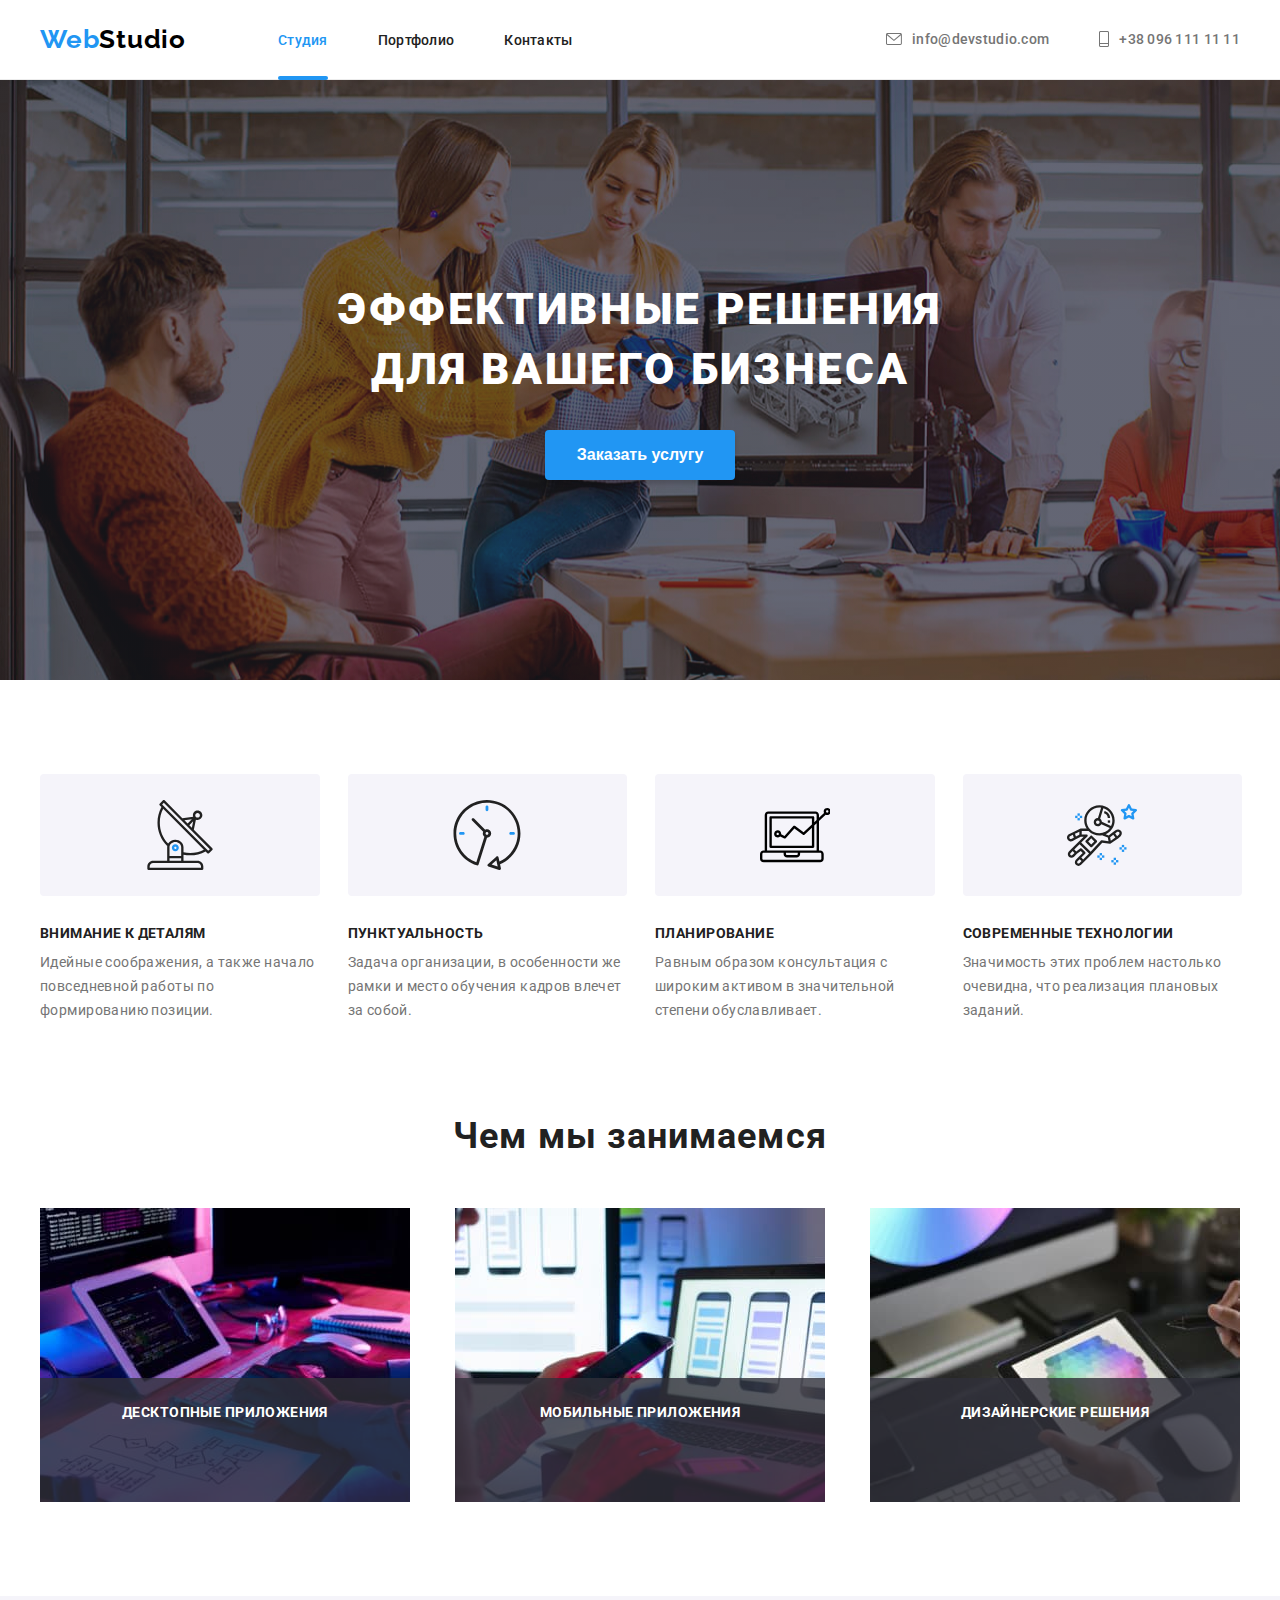
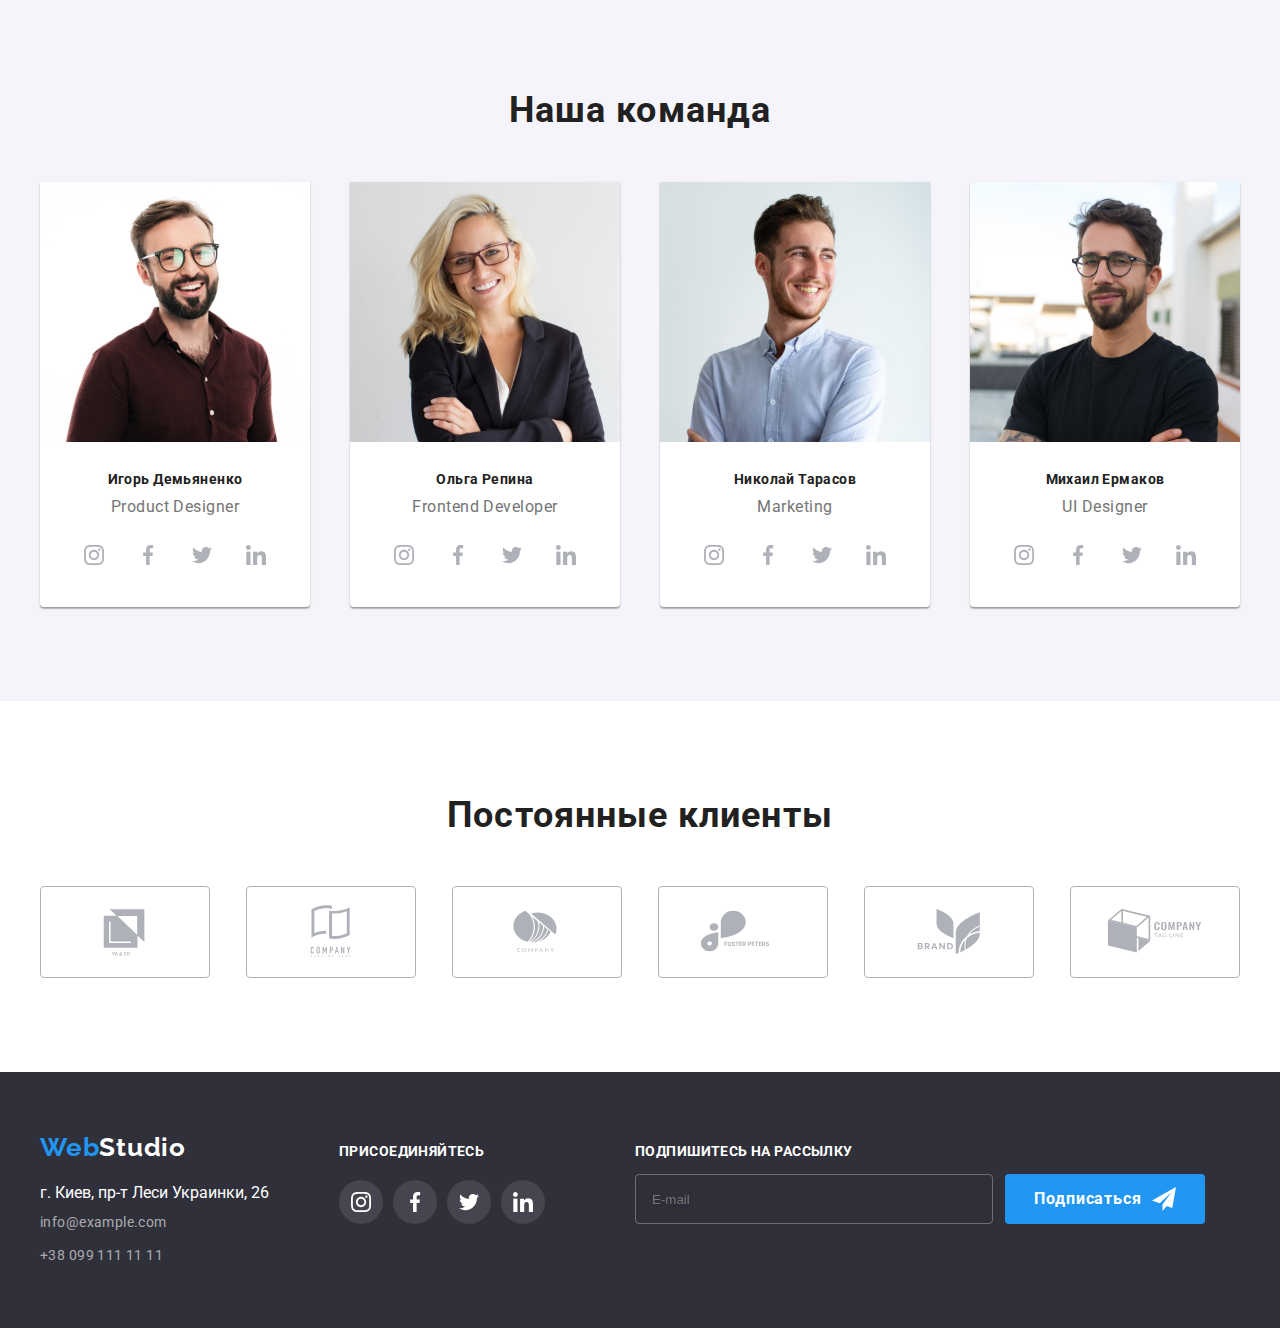
==== index.html @ 4668f15e "start-7" ====
<!DOCTYPE html>
<html lang="ru">
<head>

    <meta charset="UTF-8">
    <meta http-equiv="X-UA-Compatible" content="IE=edge">
    <meta name="viewport" content="width=device-width, initial-scale=1.0">
    <title>Решения для бизнеса</title>
    <link rel="preconnect" href="https://fonts.gstatic.com">
    <link href="https://fonts.googleapis.com/css2?family=Raleway:wght@700&family=Roboto:wght@400;500;700;900&display=swap"
     rel="stylesheet">
    <link rel="stylesheet" href="https://cdnjs.cloudflare.com/ajax/libs/modern-normalize/1.1.0/modern-normalize.min.css"
        integrity="sha512-wpPYUAdjBVSE4KJnH1VR1HeZfpl1ub8YT/NKx4PuQ5NmX2tKuGu6U/JRp5y+Y8XG2tV+wKQpNHVUX03MfMFn9Q=="
        crossorigin="anonymous" referrerpolicy="no-referrer" />
     <link rel="stylesheet" href="./css/style.css">

</head>

<body>
    <!--HEADER-->
    <header class="header">
        <div class="container header-container">
            <nav class="header-navi">
                <a class="logo-header" href="./">
                 Web<span class="header-second-part-logo">Studio</span> 
                </a>
                <ul class="menu">
                    <li class="menu-item">
                        <a class="menu-link current" href="./index.html">Студия</a>
                    </li>
                    <li class="menu-item">
                        <a class="menu-link" href="./portfolio.html">Портфолио</a>
                    </li>
                    <li class="menu-item">
                        <a class="menu-link" href="">Контакты</a>
                    </li>
                </ul>
            </nav>
                <ul class="header-list">
                    <li class="header-item">
                        <a class="header-link" href="mailto:info@devstudio.com">
                            <svg class="header-icon" width="16" height="12">
                                <use href="./images/sprite.svg#mail"></use>
                            </svg>
                            info@devstudio.com
                        </a>
                    </li>
                    <li class="header-item">
                        <a class="header-link" href="tel:+380961111111">
                            <svg class="header-icon" width="10" height="16">
                                <use href="./images/sprite.svg#phone"></use>
                            </svg>    
                            +38 096 111 11 11
                        </a>
                    </li>
                </ul>
        </div>
    </header>       
    <main>
        <!--HERO-->

        <section class="hero-section">
            <div class="container hero-container">
            <h1 class="hero-title">Эффективные решения<br/>для вашего бизнеса</h1>
            <button class="hero-btn" type="button" data-modal-open>Заказать услугу</button>
            </div>  
        </section>

        <!--FEATURES-->

        <section class="feature-section">
            <div class="container">
            <h2 class="visually-hidden">Наши качества</h2>
            <ul class="features-list">
                <li class="features-list-item">
                    <div class="icon-box">
                        <svg class="feature-icon" width="70" height="70">
                            <use href="./images/sprite.svg#antenna"></use>
                        </svg>
                    </div>
                    <h3 class="title-thrd">Внимание к деталям</h3>
                    <p class="feature-text">Идейные соображения, а также начало повседневной работы по формированию позиции.</p>
                </li>
                <li class="features-list-item">
                    <div class="icon-box">
                        <svg class="feature-icon" width="70" height="70">
                            <use href="./images/sprite.svg#clock"></use>
                        </svg>
                    </div>
                    <h3 class="title-thrd">Пунктуальность</h3>
                    <p class="feature-text">Задача организации, в особенности же рамки и место обучения кадров влечет за собой.</p>
                </li>
                <li class="features-list-item">
                    <div class="icon-box">
                        <svg class="feature-icon" width="70" height="70">
                            <use href="./images/sprite.svg#diagram"></use>
                        </svg>
                    </div>
                    <h3 class="title-thrd">Планирование</h3>
                    <p class="feature-text">Равным образом консультация с широким активом в значительной степени обуславливает.</p>
                </li>
                <li class="features-list-item">
                    <div class="icon-box">                    
                        <svg class="feature-icon" width="70" height="70">
                            <use href="./images/sprite.svg#astronaut"></use>
                        </svg>
                    </div>
                    <h3 class="title-thrd">Современные технологии</h3>
                    <p class="feature-text">Значимость этих проблем настолько очевидна, что реализация плановых заданий.</p>
                </li>
            </ul>
            </div>
        </section>

        <!--ABOUT--> 

        <section class="about-section">
            <div class="container">
                <h2 class="title-scnd">Чем мы занимаемся</h2>
                <ul class="about-list">
                    <li class="about-list-item">
                        <div class="about-list-img-wrapper">
                        <img class="about-img" src="./images/about/about-img-1.jpg" alt="работник печатет текст" width="370" height="294">
                        <p class="about-overlay">Десктопные приложения</p>
                    </div>
                    </li>
                    <li class="about-list-item">
                        <div class="about-list-img-wrapper">
                            <img class="about-img" src="./images/about/about-img-2.jpg" alt="работник тестирует мобильную версию" width="370" height="294">
                            <p class="about-overlay">Мобильные приложения</p>
                        </div>
                    </li>
                    <li class="about-list-item"> 
                        <div class="about-list-img-wrapper">
                            <img class="about-img" src="./images/about/about-img-3.jpg" alt="работник использует планшет" width="370" height="294">
                            <p class="about-overlay">Дизайнерские решения</p>
                        </div>
                    </li>
                </ul>
            </div>
        </section>

        <!--TEAM-->

        <section class="team-section">
            <div class="container">
            <h2 class="title-scnd">Наша команда</h2>
            <ul class="team-list">
                <li class="team-list-item">
                    <img src="./images/team/team-img-1.jpg" alt="Игорь Демьяненко" width="270" height="260">
                    <div class="team-box">
                        <h3 class="title-thrd-team">Игорь Демьяненко</h3>
                        <p class="team-text">Product Designer</p>
                        <ul class="social-list">
                            <li class="social-list-item">
                                <a href="" class="social-list-link">
                                <svg class="team-media-link">
                                    <use href="./images/sprite.svg#instagram"></use>
                                </svg>
                                </a>
                            </li>
                            <li class="social-list-item">
                                <a href="" class="social-list-link">
                                <svg class="team-media-link">
                                    <use href="./images/sprite.svg#facebook"></use>
                                </svg>
                                </a>
                            </li>
                            <li class="social-list-item">
                                <a href="" class="social-list-link">
                                <svg class="team-media-link">
                                    <use href="./images/sprite.svg#twitter"></use>
                                </svg>
                                </a>
                            </li>
                            <li class="social-list-item">
                                <a href="" class="social-list-link">
                                <svg class="team-media-link" >
                                    <use href="./images/sprite.svg#linkedin"></use>
                                </svg>
                                </a>
                            </li>
                        </ul>
                    </div>
                </li>
                <li class="team-list-item">
                    <img src="./images/team/team-img-2.jpg" alt="Ольга Репина" width="270" height="260">
                    <div class="team-box">
                        <h3 class="title-thrd-team">Ольга Репина</h3>
                        <p class="team-text">Frontend Developer</p>
                        <ul class="social-list">
                            <li class="social-list-item">
                                <a href="" class="social-list-link">
                                <svg class="team-media-link" >
                                    <use href="./images/sprite.svg#instagram"></use>
                                </svg>
                                </a>
                            </li>
                            <li class="social-list-item">
                                <a href="" class="social-list-link">
                                <svg class="team-media-link" >
                                    <use href="./images/sprite.svg#facebook"></use>
                                </svg>
                                </a>
                            </li>
                            <li class="social-list-item">
                                <a href="" class="social-list-link">
                                <svg class="team-media-link" >
                                    <use href="./images/sprite.svg#twitter"></use>
                                </svg>
                                </a>
                            </li>
                            <li class="social-list-item">
                                <a href="" class="social-list-link">
                                <svg class="team-media-link" >
                                    <use href="./images/sprite.svg#linkedin"></use>
                                </svg>
                                </a>
                            </li>
                        </ul>
                    </div>
                </li>
                <li class="team-list-item">
                    <img src="./images/team/team-img-3.jpg" alt="Николай Тарасов" width="270" height="260">
                    <div class="team-box">
                        <h3 class="title-thrd-team">Николай Тарасов</h3>
                        <p class="team-text">Marketing</p>
                        <ul class="social-list">
                            <li class="social-list-item">
                                <a href="" class="social-list-link">
                                <svg class="team-media-link">
                                    <use href="./images/sprite.svg#instagram"></use>
                                </svg>
                                </a>
                            </li>
                            <li class="social-list-item">
                                <a href="" class="social-list-link">
                                <svg class="team-media-link">
                                    <use href="./images/sprite.svg#facebook"></use>
                                </svg>
                                </a>
                            </li>
                            <li class="social-list-item">
                                <a href="" class="social-list-link">
                                <svg class="team-media-link">
                                    <use href="./images/sprite.svg#twitter"></use>
                                </svg>
                                </a>
                            </li>
                            <li class="social-list-item">
                                <a href="" class="social-list-link">
                                <svg class="team-media-link">
                                    <use href="./images/sprite.svg#linkedin"></use>
                                </svg>
                                </a>
                            </li>
                        </ul>
                    </div>
                </li>
                <li class="team-list-item">
                    <img src="./images/team/team-img-4.jpg" alt="Михаил Ермаков" width="270" height="260">
                    <div class="team-box">
                        <h3 class="title-thrd-team">Михаил Ермаков</h3>
                        <p class="team-text">UI Designer</p>
                        <ul class="social-list">
                            <li class="social-list-item">
                                <a href="" class="social-list-link">
                                <svg class="team-media-link">
                                    <use href="./images/sprite.svg#instagram"></use>
                                </svg>
                                </a>    
                            </li>
                            <li class="social-list-item">
                                <a href="" class="social-list-link">
                                <svg class="team-media-link">
                                    <use href="./images/sprite.svg#facebook"></use>
                                </svg>
                                </a>
                            </li>
                            <li class="social-list-item">
                                <a href="" class="social-list-link">
                                <svg class="team-media-link">
                                    <use href="./images/sprite.svg#twitter"></use>
                                </svg>
                                </a>
                            </li>
                            <li class="social-list-item">
                                <a href="" class="social-list-link">
                                <svg class="team-media-link">
                                    <use href="./images/sprite.svg#linkedin"></use>
                                </svg>
                                </a>
                            </li>
                        </ul>
                    </div>
                </li>
            </ul>
            </div>
        </section>

    <!-- CLIENTS -->
    <section class="clients-section">
        <div class="container">
            <h2 class="title-scnd">Постоянные клиенты</h2>
            <ul class="clients-list">
                <li class="clients-item">
                    <a href="" class="clients-link">
                        <svg class="clients-logo">
                            <use href="./images/sprite.svg#client-first"></use>
                        </svg>
                    </a>
                </li>
                <li class="clients-item">
                    <a href="" class="clients-link">
                        <svg class="clients-logo">
                            <use href="./images/sprite.svg#client-second"></use>
                        </svg>
                    </a>
                </li>
                <li class="clients-item">
                    <a href="" class="clients-link">
                        <svg class="clients-logo">
                            <use href="./images/sprite.svg#client-third"></use>
                        </svg>
                    </a>
                </li>
                <li class="clients-item">
                    <a href="" class="clients-link">
                        <svg class="clients-logo">
                            <use href="./images/sprite.svg#client-fourth"></use>
                        </svg>
                    </a>
                </li>
                <li class="clients-item">
                    <a href="" class="clients-link">
                        <svg class="clients-logo">
                            <use href="./images/sprite.svg#client-fifth"></use>
                        </svg>
                    </a>
                </li>
                <li class="clients-item">
                    <a href="" class="clients-link">
                        <svg class="clients-logo">
                            <use href="./images/sprite.svg#client-sixth"></use>
                        </svg>
                    </a>
                </li>
            </ul>

        </div>

    </section>

    </main>
    <!--FOOTER-->
    <footer class="footer-section">
        <div class="container footer-container">
            <div class="footer-address-box">   
                <a class="logo-footer" href="./">
                    Web<span class="footer-scnd-part-logo">Studio</span> 
                </a>
                <address class="address">
                    <ul class="address-list">
                        <li class="address-list-item">
                            <a class="footer-link-address" href="https://goo.gl/maps/qPLBQ7NTv8aQXPM97" target="blank" rel="noopener noreferre">г. Киев, пр-т Леси Украинки, 26</a>
                        </li>
                        <li class="address-list-item">
                            <a class="footer-link" href="mailto:info@example.com">info@example.com</a>
                        </li>
                        <li class="address-list-item">
                            <a class="footer-link" href="tel:+380991111111">+38 099 111 11 11</a>
                        </li>
                    </ul>
                    
                </address>
                </div>
                <div class="footer-link-box">
                    <p class="link-text">Присоединяйтесь</p>
                    <ul class="footer-social-list">
                        <li class="footer-social-list-item">
                            <a href="" class="footer-social-list-link">
                            <svg class="footer-team-media-link">
                                <use href="./images/sprite.svg#instagram"></use>
                            </svg>
                            </a>
                        </li>
                        <li class="footer-social-list-item">
                            <a href="" class="footer-social-list-link">
                            <svg class="footer-team-media-link">
                                <use href="./images/sprite.svg#facebook"></use>
                            </svg>
                            </a>
                        </li>
                        <li class="footer-social-list-item">
                            <a href="" class="footer-social-list-link">
                            <svg class="footer-team-media-link">
                                <use href="./images/sprite.svg#twitter"></use>
                            </svg>
                            </a>
                        </li>
                        <li class="footer-social-list-item">
                            <a href="" class="footer-social-list-link">
                            <svg class="footer-team-media-link">
                                <use href="./images/sprite.svg#linkedin"></use>
                            </svg>
                            </a>
                        </li>
                    </ul>
                </div>
                <div class="footer-subscribe-form">
                    <form action="#" class="footer-form">
                        <p class="footer-form-head">Подпишитесь на рассылку</p>
                        <label class="footer-form-field">
                        <input type="email" class="footer-form-input" name="user-email" placeholder="E-mail">
                        <button type="submit" class="footer-btn">
                            Подписаться
                            <svg class="footer-btn-img" width="24" height="24">
                                <use href="./images/sprite.svg#send"></use>
                            </svg>
                        </button>
                    </label>
                    </form>
                </div>
        </div>
     
    </footer>
    <div class="backdrop is-hidden" data-modal>
        <div class="modal" >
            <button type="button" class="close-btn" data-modal-close>
                <svg class="close-btn-img" width="18" height="18">
                    <use href="./images/sprite.svg#close-button"></use>
                </svg>
            </button>
            <form action="#" class="modal-form">
                <p class="modal-form-head">Оставьте свои данные, мы вам перезвоним</p>
                <label class="modal-form-field">
                    Имя
                    <span class="modal-form-input-wrapper">
                        <input type="text" class="modal-form-input" name="user-name" minlength="2" title="Имя должно содержать символы кириллицы или латиницы" pattern="[a-zA-Zа-яёА-ЯЁ]+" required>
                        <svg class="modal-form-icon">
                            <use href="./images/sprite.svg#modal-person"></use>
                        </svg>
                    </span>
                </label>
                <label class="modal-form-field">
                    Телефон
                    <span class="modal-form-input-wrapper">
                        <input type="tel" class="modal-form-input" name="user-phone" title="123-456-78-91" pattern="[0-9]{3}-[0-9]{3}-[0-9]{2}-[0-9]{2}" required >
                        <svg class="modal-form-icon">
                            <use href="./images/sprite.svg#modal-phone"></use>
                        </svg>
                    </span>
                </label>
                <label class="modal-form-field">
                    Почта
                    <span class="modal-form-input-wrapper">
                        <input type="email" class="modal-form-input" name="user-email">
                        <svg class="modal-form-icon">
                            <use href="./images/sprite.svg#modal-email"></use>
                        </svg>
                    </span>
                </label>
                <label class="modal-form-field">
                    Комментарий
                    <textarea class="modal-form-message" name="user-message" placeholder="Введите текст"></textarea>
                </label> 
                <input class="modal-form-checkbox visually-hidden" type="checkbox" id="accept-policy" >
                <label for="accept-policy" class="modal-form-checkbox-label">Соглашаюсь с рассылкой и принимаю&nbsp;<a href="#" class="modal-form-label-link">Условия договора</a></label>
                <button type="submit" class="modal-form-btn">Отправить</button>
            </form>
        </div>
    </div>
<script src="./js/modal.js"></script>
</body>
</html>
---- css/style.css ----
:root {
  --primery-font: "Roboto", sans-serif;
  --secondary-font: "Raleway", sans-serif;
  --primery-white-color: #ffffff;
  --primery-gray-color: #757575;
  --primery-logo-color: #000000;
  --primery-accent-color: #2196f3;
  --primery-menu-link-color: #212121;
  --primery-background-color: #2f303a;
  --team-background-color: #f5f4fa;
  --primery-address-text-color: rgba(255, 255, 255, 0.6);
  --cubic-bezier: cubic-bezier(0.4, 0, 0.2, 1);
  --time: 250ms;
}
body {
  background-color: var(--primery-white-color);
  color: var(--primery-gray-color);
  font-family: var(--primery-font);
  margin: 0px auto;
}
.address {
  font-style: normal;
}
h1,
h2,
h3,
h4,
h5,
h6,
p {
  margin-top: 0;
  margin-bottom: 0;
}
a {
  text-decoration: none;
}
ul,
ol {
  list-style: none;
  margin-top: 0;
  margin-bottom: 0;
  padding-left: 0;
}
img {
  display: block;
}
.visually-hidden {
  position: absolute;
  width: 1px;
  height: 1px;
  margin: -1px;
  border: 0px;
  padding: 0;

  white-space: nowrap;
  clip-path: inset(100%);
  clip: rect(0 0 0 0);
  overflow: hidden;
}
.container {
  width: 1200px;
  margin: 0 auto;
  padding-left: 15px;
  padding-right: 15px;
}

/* HEADER */
.header {
  padding: 24px 0px;
  border-bottom: 1px solid #ececec;
}
.logo-header {
  font-family: var(--secondary-font);
  font-weight: bold;
  font-size: 26px;
  line-height: 1.19;
  letter-spacing: 0.03em;

  color: var(--primery-accent-color);
  margin-right: 92px;
}
.header-second-part-logo {
  color: var(--primery-logo-color);
}
.menu-item:not(:last-child) {
  margin-right: 50px;
}

.menu-link {
  font-weight: 500;
  font-size: 14px;
  line-height: 1.14;
  letter-spacing: 0.02em;

  color: var(--primery-menu-link-color);
  transition: color var(--time) var(--cubic-bezier);
}
.menu-link.current {
  color: var(--primery-accent-color);
}
.menu-link:hover,
.menu-link:focus {
  color: var(--primery-accent-color);
}
.header-link {
  display: flex;
  align-items: center;
  font-weight: 500;
  font-size: 14px;
  line-height: 1.14px;
  letter-spacing: 0.02em;

  color: var(--primery-gray-color);
  transition: color var(--time) var(--cubic-bezier);
}
.header-link:hover,
.header-link:focus {
  color: var(--primery-accent-color);
}
.header-container {
  display: flex;
  align-items: center;
}
.header-navi {
  display: flex;
  align-items: center;
}
.menu {
  display: flex;
  align-items: center;
}
.menu-link {
  position: relative;
}
.current::after {
  display: block;
  content: "";
  height: 4px;
  border-radius: 2px;
  background-color: var(--primery-accent-color);
  width: 100%;
  position: absolute;
  transform: translateY(27px);
}
.header-list {
  display: flex;
  align-items: center;
  margin-left: auto;
}
.header-item:not(:first-child) {
  margin-left: 50px;
}
.header-icon {
  margin-right: 10px;
  fill: currentColor;
}

/* HERO */

.hero-section {
  background-color: var(--primery-background-color);
  background-image: linear-gradient(
      rgba(47, 48, 58, 0.4),
      rgba(47, 48, 58, 0.4)
    ),
    url(../images/hero/hero-background-img.jpg);
  background-size: cover;

  padding: 200px 0px;
}

.hero-title {
  font-weight: 900;
  font-size: 44px;
  line-height: 1.36;
  text-align: center;
  letter-spacing: 0.06em;
  text-transform: uppercase;
  color: var(--primery-white-color);
  margin-bottom: 30px;
}
.hero-btn {
  font-weight: bold;
  font-size: 16px;
  line-height: 1.87;
  cursor: pointer;
  color: var(--primery-white-color);
  background-color: var(--primery-accent-color);
  box-shadow: 0px 4px 4px rgba(0, 0, 0, 0.15);
  border-radius: 4px;
  padding: 10px 32px;
  border: none;
  display: block;
  margin: auto;
}
/* END HERO */
/* FEATURES */

.feature-section {
  padding: 94px 0px 46px 0px;
}
.features-list {
  display: flex;
}
.icon-box {
  display: flex;
  justify-content: center;
  align-items: center;
  margin-bottom: 30px;
  border: 1px solid transparent;
  border-radius: 4px;
  background-color: var(--team-background-color);
  width: 100%;
  height: 120px;
}

.title-scnd {
  font-weight: bold;
  font-size: 36px;
  line-height: 1.16;
  text-align: center;
  letter-spacing: 0.03em;
  color: var(--primery-menu-link-color);
}
.title-thrd {
  font-weight: bold;
  font-size: 14px;
  line-height: 1.14;
  letter-spacing: 0.03em;
  text-transform: uppercase;
  color: var(--primery-menu-link-color);
  margin-bottom: 10px;
}
.feature-text {
  font-size: 14px;
  line-height: 1.71;
  letter-spacing: 0.03em;
}
.features-list-item:not(:last-child) {
  margin-right: 30px;
}
.features-list-item {
  flex-basis: calc((100% - 90px) / 4);
}
/* END FEATURE */
/* ABOUT */

.about-list {
  display: flex;
  justify-content: space-between;
}
.about-list-item:not(:last-child) {
  margin-right: 30px;
}
.about-section {
  padding: 47px 0px 94px 0px;
}
.about-list-item {
  position: relative;
}
.about-overlay {
  font-family: var(--primery-font);
  font-style: normal;
  font-weight: bold;
  font-size: 14px;
  line-height: 1.14;
  text-align: center;
  letter-spacing: 0.03em;
  text-transform: uppercase;
  color: var(--primery-white-color);
  background-color: rgba(47, 48, 58, 0.8);
  width: 100%;
  height: 70px;
  padding: 27px 0px;
  position: absolute;
  bottom: 0;
  left: 0;
}

/* END ABOUT */

/* TEAM */

.team-section {
  padding: 94px 0px;
  background-color: var(--team-background-color);
}
.team-text {
  font-weight: normal;
  font-size: 16px;
  line-height: 1.18;
  letter-spacing: 0.03em;
}
.team-list {
  display: flex;
  justify-content: space-between;
}
.team-list-item {
  background: var(--primery-white-color);
  box-shadow: 0px 1px 3px rgba(0, 0, 0, 0.12), 0px 1px 1px rgba(0, 0, 0, 0.14),
    0px 2px 1px rgba(0, 0, 0, 0.2);
  border-radius: 0px 0px 4px 4px;
}
.team-list-item:not(:last-child) {
  margin-right: 30px;
}
.title-scnd {
  margin-bottom: 50px;
}
.title-thrd-team {
  font-weight: bold;
  font-size: 14px;
  line-height: 1.14;
  letter-spacing: 0.03em;
  text-transform: inherit;
  color: var(--primery-menu-link-color);
  text-align: center;
}
.team-text {
  text-align: center;
  margin-top: 10px;
}
.team-box {
  padding: 30px 32px;
}
.social-list {
  display: flex;
  justify-content: space-between;
  margin-top: 16px;
}
.social-list-link {
  display: flex;
  align-items: center;
  justify-content: center;
  width: 44px;
  height: 44px;
  border-radius: 50%;
  background-color: #ffffff;
  fill: #afb1b8;
  transition: background-color var(--time) var(--cubic-bezier),
    fill var(--time) var(--cubic-bezier);
}

.social-list-link:hover,
.social-list-link:focus {
  fill: var(--primery-white-color);
  background-color: var(--primery-accent-color);
}
.team-media-link {
  width: 20px;
  height: 20px;
}
/* END TEAM */
/* CLIENTS */
.clients-section {
  padding: 94px 0px;
}
.clients-list {
  display: flex;
  justify-content: space-between;
}
.clients-link {
  display: flex;
  justify-content: center;
  align-items: center;
  width: 170px;
  height: 92px;
  border: 1px solid #afb1b8;
  box-sizing: border-box;
  border-radius: 4px;
  fill: #afb1b8;
  transition: fill var(--time) var(--cubic-bezier),
    border var(--time) var(--cubic-bezier);
}
.clients-link:hover,
.clients-link:focus {
  fill: var(--primery-accent-color);
  border: 1px solid #2196f3;
  cursor: pointer;
}

.clients-item:not(:last-child) {
  margin-right: 30px;
}
.clients-logo {
  width: 106px;
  height: 60px;
}

/* END CLIENTS */

/* FOOTER */

.logo-footer {
  font-family: var(--secondary-font);
  font-weight: bold;
  font-size: 26px;
  line-height: 1.19;
  letter-spacing: 0.03em;
  margin-bottom: 20px;
  display: block;
  color: var(--primery-accent-color);
}
.footer-section {
  background-color: var(--primery-background-color);
}
.footer-scnd-part-logo {
  color: var(--primery-white-color);
}
.footer-link-address {
  color: var(--primery-white-color);
}
.footer-link {
  font-weight: normal;
  font-size: 14px;
  line-height: 1.71;
  letter-spacing: 0.03em;
  color: var(--primery-address-text-color);
  transition: color var(--time) var(--cubic-bezier);
}
.footer-link:hover,
.footer-link:focus {
  color: var(--primery-white-color);
}
.footer-section {
  padding: 60px 0px;
}
.address-list-item:not(:last-child) {
  margin-bottom: 9px;
}
.footer-social-list {
  display: flex;
}
.footer-social-list-link {
  display: flex;
  align-items: center;
  justify-content: center;
  width: 44px;
  height: 44px;
  border-radius: 50%;
  background: rgba(255, 255, 255, 0.1);
  fill: var(--primery-white-color);
  transition: background-color var(--time) var(--cubic-bezier),
    fill var(--time) var(--cubic-bezier);
}
.footer-social-list-link:hover,
.footer-social-list-link:focus {
  fill: var(--primery-white-color);
  background-color: var(--primery-accent-color);
}
.footer-container {
  display: flex;
  align-items: baseline;
}
.link-text {
  font-family: var(--primery-font);
  font-weight: bold;
  font-size: 14px;
  line-height: 1.14;
  letter-spacing: 0.03em;
  text-transform: uppercase;
  color: var(--primery-white-color);
  margin-bottom: 20px;
}
.footer-link-box {
  margin-left: 70px;
}
.footer-social-list-item:not(:last-child) {
  margin-right: 10px;
}
.footer-team-media-link {
  width: 20px;
  height: 20px;
}
.footer-subscribe-form{
  margin-left: 90px;
}
.footer-form-head{
  font-family: var(--primery-white-color);
  font-style: normal;
  font-weight: bold;
  font-size: 14px;
  line-height: 1.14;
  letter-spacing: 0.03em;
  text-transform: uppercase;
  color:var(--primery-white-color);
  margin-bottom: 14px;
}
.footer-form-field{
  display: flex;
}
.footer-form-input{
  width: 358px;
  height: 50px;
  border: 1px solid rgba(255, 255, 255, 0.3);
  box-sizing: border-box;
  filter: drop-shadow(0px 4px 4px rgba(0, 0, 0, 0.15));
  border-radius: 4px;
  background-color: transparent;
  padding-left: 16px;
  padding-right: 16px;
  color: var(--primery-white-color);
}
.footer-btn{
  display: flex;
  justify-content: center;
  align-items: center;
  width: 200px;
  height: 50px;
  box-sizing: border-box;
  background-color: var(--primery-accent-color);
  border-radius: 4px;
  border: none;
  font-family: var(--primery-font);
  font-style: normal;
  font-weight: bold;
  font-size: 16px;
  line-height: 1.87;
  letter-spacing: 0.06em;   
  color: var(--primery-white-color);
  margin-left: 12px;
}
.footer-btn-img{
  
  margin-left: 10px;
  fill: var(--primery-white-color);
}

/* END FOOTER */
/* PORTFOLIO */

.portfolio {
  padding: 94px 0px;
}
.title-potfolio {
  font-weight: bold;
  font-size: 18px;
  line-height: 2;
  letter-spacing: 0.06em;
  color: var(--primery-menu-link-color);
}
.portfolio-text {
  font-size: 16px;
  line-height: 1.87;
  letter-spacing: 0.03em;
  color: var(--primery-gray-color);
}
.portfolio-button {
  font-family: inherit;
  font-weight: 500;
  font-size: 16px;
  line-height: 1.62;
  letter-spacing: 0.03em;
  cursor: pointer;
  color: var(--primery-menu-link-color);
  background-color: var(--team-background-color);
  padding: 6px 22px;

  border-radius: 4px;
  border-color: transparent;
  outline: none;
  transition: color var(--time) var(--cubic-bezier),
    background-color var(--time) var(--cubic-bezier);
}
.portfolio-button:hover,
.portfolio-button:focus {
  box-shadow: 0px 3px 1px rgba(0, 0, 0, 0.1), 0px 1px 2px rgba(0, 0, 0, 0.08),
    0px 2px 2px rgba(0, 0, 0, 0.12);
  color: var(--primery-white-color);
  background-color: var(--primery-accent-color);
}
.portfolio-menu {
  display: flex;
  justify-content: center;
  margin-bottom: 50px;
}
.portfolio-menu-item:not(:last-child) {
  margin-right: 8px;
}
.content-box {
  padding: 20px 24px;
  border-right: 1px solid #eeeeee;
  border-bottom: 1px solid #eeeeee;
  border-left: 1px solid #eeeeee;
}

.content-list {
  display: flex;
  flex-wrap: wrap;
  margin-left: -30px;
  margin-top: -30px;
}
.content-list-item {
  margin-left: 30px;
  margin-top: 30px;
  background: var(--primery-white-color);
}
.content-list-link {
  display: block;
  text-decoration: none;
}
.content-list-link:focus,
.content-list-link:hover {
  box-shadow: 0px 1px 1px rgba(0, 0, 0, 0.12), 0px 4px 4px rgba(0, 0, 0, 0.06),
    1px 4px 6px rgba(0, 0, 0, 0.16);
}
.content-img {
  display: block;
  width: 370px;
  height: 294px;
}
.content-list-img-wrapper {
  position: relative;
  overflow: hidden;
}
.portfolio-overlay {
  font-family: var(--primery-font);
  font-weight: normal;
  font-size: 18px;
  line-height: 1.55;
  letter-spacing: 0.03em;
  padding: 63px 24px;
  position: absolute;
  background-color: rgba(33, 150, 243, 0.9);
  color: var(--primery-white-color);
  width: 100%;
  height: 100%;
  top: 0px;
  left: 0px;
  overflow: auto;
  transform: translateY(100%);
}
.content-list-link:hover .portfolio-overlay,
.content-list-link:focus .portfolio-overlay {
  transform: translateY(0%);
  transition: transform 250ms cubic-bezier(0.4, 0, 0.2, 1);
}
/* END PORTFOLIO */

/* backdrop */
.backdrop {
  position: fixed;
  top: 0;
  left: 0;
  width: 100vw;
  height: 100vh;
  background-color: rgba(0, 0, 0, 0.2);

  transition: opacity var(--time) var(--cubic-bezier),
    visibility var(--time) var(--cubic-bezier);
}
.modal {
  width: 528px;
  height: 581px;
  background-color: var(--primery-white-color);
  position: absolute;
  left: 50%;
  top: 50%;
  transform: translate(-50%, -50%);
  padding: 40px;
  border-radius: 4px;
  box-shadow: 0px 1px 3px rgba(0, 0, 0, 0.12), 0px 1px 1px rgba(0, 0, 0, 0.14), 0px 2px 1px rgba(0, 0, 0, 0.2);
}

.close-btn {
  display: flex;
  align-items: center;
  justify-content: center;
  padding: 0;
  position: absolute;
  top: 8px;
  right: 8px;
  width: 30px;
  height: 30px;
  border-radius: 50%;
  border: 1px solid rgba(0, 0, 0, 0.1);
  background-color: transparent;
  cursor: pointer;
  transition: fill var(--time) var(--cubic-bezier);
}
.close-btn:hover{
  fill: var(--primery-accent-color);
  
}
.is-hidden {
  opacity: 0;
  visibility: hidden;
  pointer-events: none;
}
/* MODAL-FORM */
.modal-form{
  display: flex;
  flex-direction: column;
}
.modal-form-head{
  font-family: var(--primery-font);
  font-style: normal;
  font-weight: bold;
  font-size: 20px;
  line-height: 1.15px;
  text-align: center;
  letter-spacing: 0.03em;
  color:var(--primery-menu-link-color);
  margin-bottom: 30px;
}
.modal-form-input{
  height: 40px;
  width: 100%;
  border: 1px solid rgba(33, 33, 33, 0.2);
  box-sizing: border-box;
  border-radius: 4px;
  padding-left: 42px;
  transition: border-color var(--time) var(--cubic-bezier);

}
.modal-form-input:focus{
  outline: none;
  border-color: var(--primery-accent-color);

}
.modal-form-input:focus + .modal-form-icon{
  fill: var(--primery-accent-color);
}
.modal-form-input-wrapper{
  position: relative;
  display: block;
  margin-top: 4px;
}
.modal-form-field{
  
  font-family: var(--primery-font);
  font-style: normal;
  font-weight: normal;
  font-size: 12px;
  line-height: 14px;
  letter-spacing: 0.01em;
  color: var(--primery-gray-color);
  margin-bottom: 10px;
}
.modal-form-icon{
  position:absolute;
  display: block;
  width: 18px;
  height: 18px;
  left: 12px;
  top: 50%;
  transform: translateY(-50%);
  transition: background-color var(--time) var(--cubic-bezier);

}

.modal-form-message{
  font-family: var(--primery-font);
  font-style: normal;
  font-weight: normal;
  font-size: 14px;
  line-height: 1.14px;
  letter-spacing: 0.01em;
  
  width: 100%;
  height: 120px;
  margin-top: 4px;
  border: 1px solid rgba(33, 33, 33, 0.2);
  box-sizing: border-box;
  border-radius: 4px;
  padding: 16px 16px 12px 16px;
  resize: none;
  transition: border-color var(--time) var(--cubic-bezier);

}
.modal-form-message:focus{
  outline: none;
  border-color: var(--primery-accent-color);
}
.modal-form-message::placeholder{
  opacity: 50%;
}
.modal-form-btn{
  font-family: var(--primery-font)  ;
  font-style: normal;
  font-weight: bold;
  font-size: 16px;
  line-height: 1.87;
  letter-spacing: 0.06em;
  color: var(--primery-white-color);
  background-color: var(--primery-accent-color);
  box-sizing: border-box;
  border-style: none;
  box-shadow: 0px 4px 4px rgba(0, 0, 0, 0.15);
  border-radius: 4px;

  width: 200px;
  height: 50px;
  padding: 0;
  margin-top: 30px;
  align-self: center;
  
}
.modal-form-checkbox:checked + .modal-form-checkbox-label::before{
  background-image: url(../images/modal-form/checkbox-img.jpg);
  background-repeat: no-repeat;
  background-position: 50% 50%;
  border: none;
}
.modal-form-checkbox:focus + .modal-form-checkbox-label::before{
 border: 1px solid var(--primery-accent-color);
}
.modal-form-checkbox-label{
  
  font-family: var(--primery-font);
  font-style: normal;
  font-weight: normal;
  font-size: 14px;
  line-height: 1.71;
  letter-spacing: 0.03em;
  color:var(--primery-gray-color);
  display: flex;
  align-items: center;
  justify-content: center;
 
}
.modal-form-checkbox-label::before{
  content:"";
  display: block;
  width: 16px;
  height: 15px;
  border: 2px solid var(--primery-menu-link-color);
  border-radius: 2px;
  cursor: pointer;
  margin-right: 7px;
}
.modal-form-label-link{
  color: var(--primery-accent-color);
  text-decoration: underline;
 
}
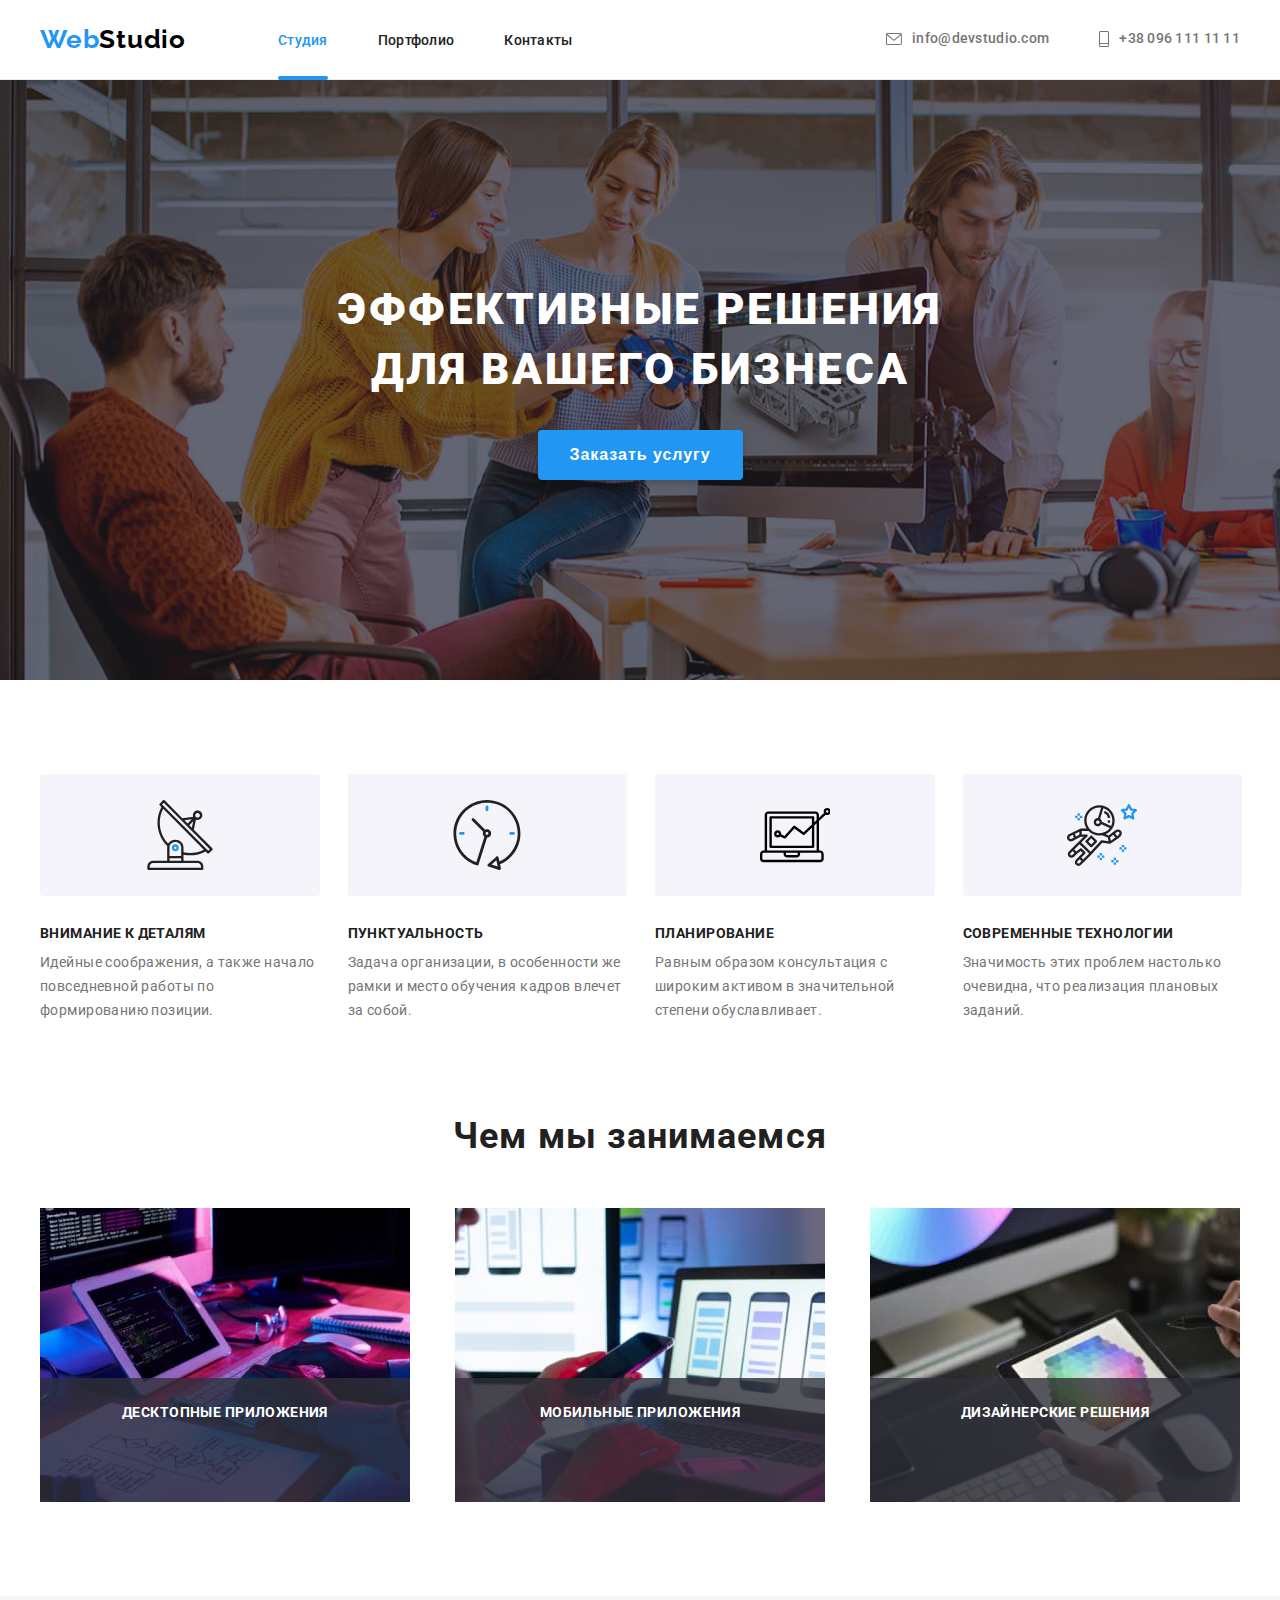
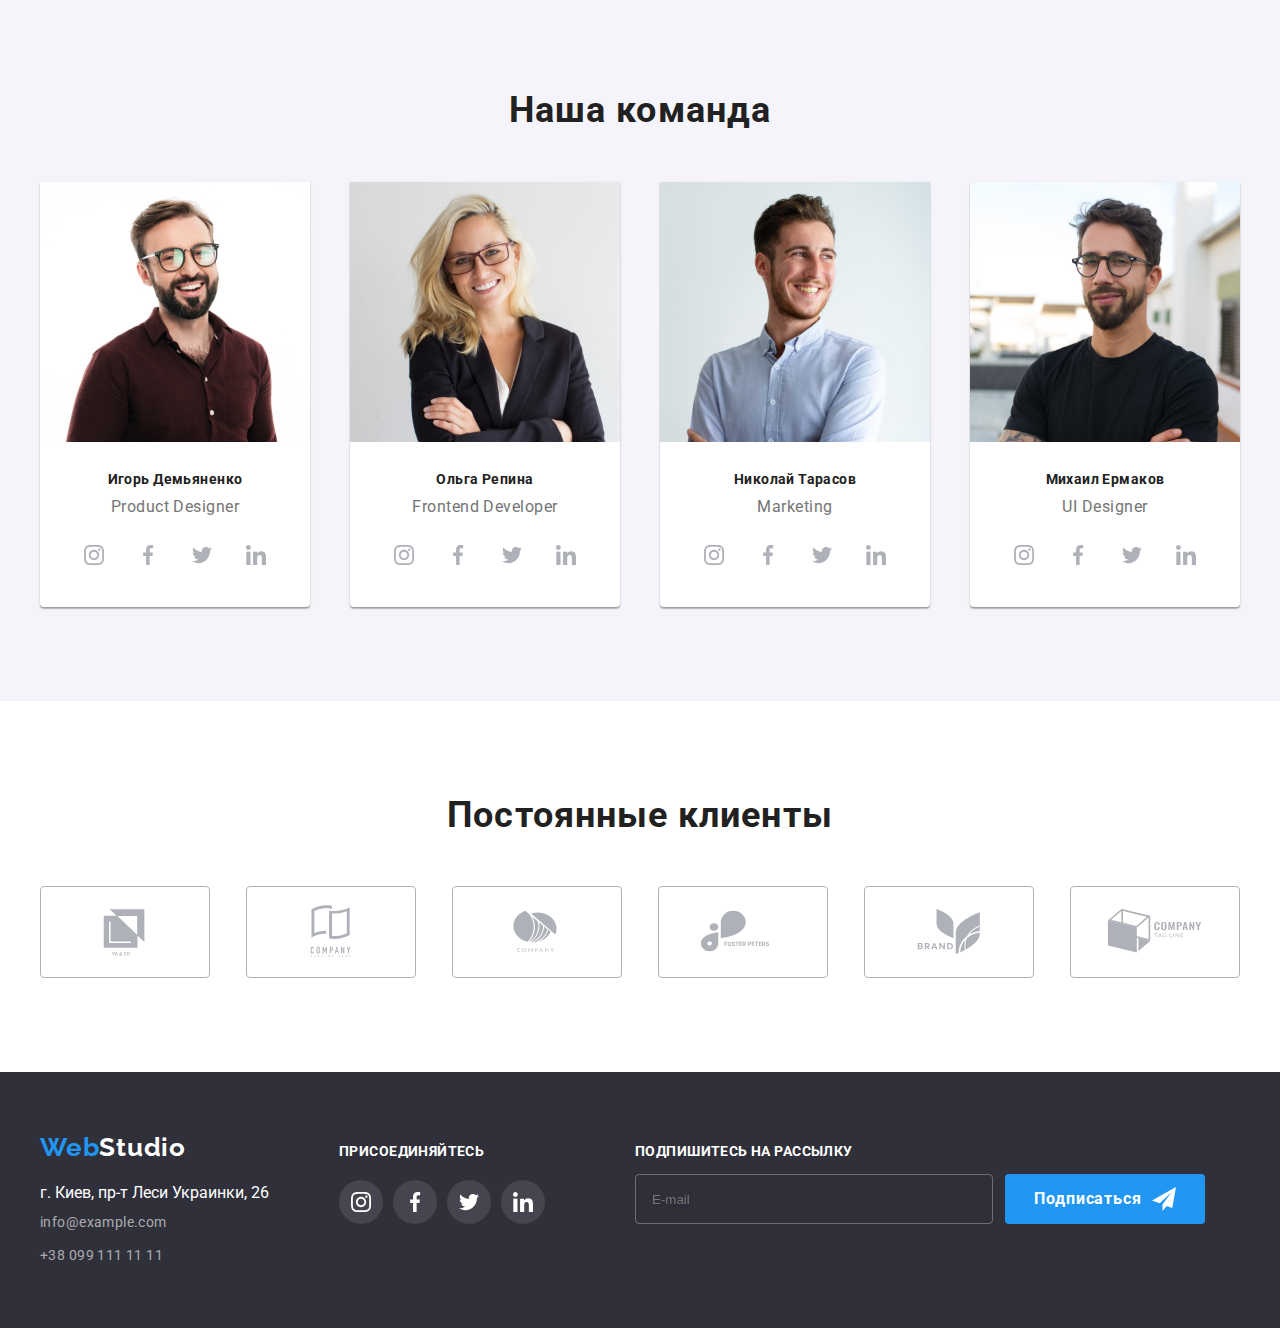
==== commit b0492792: "sass,BEM" ====
--- a/index.html
+++ b/index.html
@@ -12,7 +12,7 @@
     <link rel="stylesheet" href="https://cdnjs.cloudflare.com/ajax/libs/modern-normalize/1.1.0/modern-normalize.min.css"
         integrity="sha512-wpPYUAdjBVSE4KJnH1VR1HeZfpl1ub8YT/NKx4PuQ5NmX2tKuGu6U/JRp5y+Y8XG2tV+wKQpNHVUX03MfMFn9Q=="
         crossorigin="anonymous" referrerpolicy="no-referrer" />
-     <link rel="stylesheet" href="./css/style.css">
+     <link rel="stylesheet" href="./css/main.min.css">
 
 </head>
 
@@ -20,34 +20,34 @@
     <!--HEADER-->
     <header class="header">
         <div class="container header-container">
-            <nav class="header-navi">
-                <a class="logo-header" href="./">
-                 Web<span class="header-second-part-logo">Studio</span> 
+            <nav class="navigation">
+                <a class="logo logo-header" href="./">
+                 Web<span class="logo_dark">Studio</span> 
                 </a>
                 <ul class="menu">
-                    <li class="menu-item">
-                        <a class="menu-link current" href="./index.html">Студия</a>
-                    </li>
-                    <li class="menu-item">
-                        <a class="menu-link" href="./portfolio.html">Портфолио</a>
-                    </li>
-                    <li class="menu-item">
-                        <a class="menu-link" href="">Контакты</a>
+                    <li class="menu__item">
+                        <a class="menu__link current" href="./index.html">Студия</a>
+                    </li>
+                    <li class="menu__item">
+                        <a class="menu__link" href="./portfolio.html">Портфолио</a>
+                    </li>
+                    <li class="menu__item">
+                        <a class="menu__link" href="">Контакты</a>
                     </li>
                 </ul>
             </nav>
-                <ul class="header-list">
-                    <li class="header-item">
-                        <a class="header-link" href="mailto:info@devstudio.com">
-                            <svg class="header-icon" width="16" height="12">
+                <ul class="contacts-list">
+                    <li class="contacts-list__item">
+                        <a class="contacts-list__link" href="mailto:info@devstudio.com">
+                            <svg class="contacts-list__icon" width="16" height="12">
                                 <use href="./images/sprite.svg#mail"></use>
                             </svg>
                             info@devstudio.com
                         </a>
                     </li>
-                    <li class="header-item">
-                        <a class="header-link" href="tel:+380961111111">
-                            <svg class="header-icon" width="10" height="16">
+                    <li class="contacts-list__item">
+                        <a class="contacts-list__link" href="tel:+380961111111">
+                            <svg class="contacts-list__icon" width="10" height="16">
                                 <use href="./images/sprite.svg#phone"></use>
                             </svg>    
                             +38 096 111 11 11
@@ -61,8 +61,8 @@
 
         <section class="hero-section">
             <div class="container hero-container">
-            <h1 class="hero-title">Эффективные решения<br/>для вашего бизнеса</h1>
-            <button class="hero-btn" type="button" data-modal-open>Заказать услугу</button>
+            <h1 class="hero__title">Эффективные решения<br/>для вашего бизнеса</h1>
+            <button class="order-btn" type="button" data-modal-open>Заказать услугу</button>
             </div>  
         </section>
 
@@ -72,41 +72,41 @@
             <div class="container">
             <h2 class="visually-hidden">Наши качества</h2>
             <ul class="features-list">
-                <li class="features-list-item">
+                <li class="features-list__item">
                     <div class="icon-box">
-                        <svg class="feature-icon" width="70" height="70">
+                        <svg class="features-list__icon" width="70" height="70">
                             <use href="./images/sprite.svg#antenna"></use>
                         </svg>
                     </div>
                     <h3 class="title-thrd">Внимание к деталям</h3>
-                    <p class="feature-text">Идейные соображения, а также начало повседневной работы по формированию позиции.</p>
-                </li>
-                <li class="features-list-item">
+                    <p class="feature__description">Идейные соображения, а также начало повседневной работы по формированию позиции.</p>
+                </li>
+                <li class="features-list__item">
                     <div class="icon-box">
-                        <svg class="feature-icon" width="70" height="70">
+                        <svg class="features-list__icon" width="70" height="70">
                             <use href="./images/sprite.svg#clock"></use>
                         </svg>
                     </div>
                     <h3 class="title-thrd">Пунктуальность</h3>
-                    <p class="feature-text">Задача организации, в особенности же рамки и место обучения кадров влечет за собой.</p>
-                </li>
-                <li class="features-list-item">
+                    <p class="feature__description">Задача организации, в особенности же рамки и место обучения кадров влечет за собой.</p>
+                </li>
+                <li class="features-list__item">
                     <div class="icon-box">
-                        <svg class="feature-icon" width="70" height="70">
+                        <svg class="features-list__icon" width="70" height="70">
                             <use href="./images/sprite.svg#diagram"></use>
                         </svg>
                     </div>
                     <h3 class="title-thrd">Планирование</h3>
-                    <p class="feature-text">Равным образом консультация с широким активом в значительной степени обуславливает.</p>
-                </li>
-                <li class="features-list-item">
+                    <p class="feature__description">Равным образом консультация с широким активом в значительной степени обуславливает.</p>
+                </li>
+                <li class="features-list__item">
                     <div class="icon-box">                    
-                        <svg class="feature-icon" width="70" height="70">
+                        <svg class="features-list__icon" width="70" height="70">
                             <use href="./images/sprite.svg#astronaut"></use>
                         </svg>
                     </div>
                     <h3 class="title-thrd">Современные технологии</h3>
-                    <p class="feature-text">Значимость этих проблем настолько очевидна, что реализация плановых заданий.</p>
+                    <p class="feature__description">Значимость этих проблем настолько очевидна, что реализация плановых заданий.</p>
                 </li>
             </ul>
             </div>
@@ -118,22 +118,22 @@
             <div class="container">
                 <h2 class="title-scnd">Чем мы занимаемся</h2>
                 <ul class="about-list">
-                    <li class="about-list-item">
-                        <div class="about-list-img-wrapper">
-                        <img class="about-img" src="./images/about/about-img-1.jpg" alt="работник печатет текст" width="370" height="294">
-                        <p class="about-overlay">Десктопные приложения</p>
-                    </div>
-                    </li>
-                    <li class="about-list-item">
-                        <div class="about-list-img-wrapper">
-                            <img class="about-img" src="./images/about/about-img-2.jpg" alt="работник тестирует мобильную версию" width="370" height="294">
-                            <p class="about-overlay">Мобильные приложения</p>
+                    <li class="about-list__item">
+                        <div class="about-list__img-wrapper">
+                        <img class="about-list__img" src="./images/about/about-img-1.jpg" alt="работник печатет текст">
+                        <p class="about-list__overlay">Десктопные приложения</p>
+                    </div>
+                    </li>
+                    <li class="about-list__item">
+                        <div class="about-list__img-wrapper">
+                            <img class="about-list__img" src="./images/about/about-img-2.jpg" alt="работник тестирует мобильную версию">
+                            <p class="about-list__overlay">Мобильные приложения</p>
                         </div>
                     </li>
-                    <li class="about-list-item"> 
-                        <div class="about-list-img-wrapper">
-                            <img class="about-img" src="./images/about/about-img-3.jpg" alt="работник использует планшет" width="370" height="294">
-                            <p class="about-overlay">Дизайнерские решения</p>
+                    <li class="about-list__item"> 
+                        <div class="about-list__img-wrapper">
+                            <img class="about-list__img" src="./images/about/about-img-3.jpg" alt="работник использует планшет">
+                            <p class="about-list__overlay">Дизайнерские решения</p>
                         </div>
                     </li>
                 </ul>
@@ -146,36 +146,36 @@
             <div class="container">
             <h2 class="title-scnd">Наша команда</h2>
             <ul class="team-list">
-                <li class="team-list-item">
-                    <img src="./images/team/team-img-1.jpg" alt="Игорь Демьяненко" width="270" height="260">
+                <li class="team-list__item">
+                    <img class="team-list__img" src="./images/team/team-img-1.jpg" alt="Игорь Демьяненко">
                     <div class="team-box">
                         <h3 class="title-thrd-team">Игорь Демьяненко</h3>
                         <p class="team-text">Product Designer</p>
                         <ul class="social-list">
-                            <li class="social-list-item">
-                                <a href="" class="social-list-link">
-                                <svg class="team-media-link">
+                            <li class="social-list__item">
+                                <a href="" class="social-list__link social-link_dark">
+                                <svg class="social-list__img">
                                     <use href="./images/sprite.svg#instagram"></use>
                                 </svg>
                                 </a>
                             </li>
-                            <li class="social-list-item">
-                                <a href="" class="social-list-link">
-                                <svg class="team-media-link">
+                            <li class="social-list__item">
+                                <a href="" class="social-list__link social-link_dark">
+                                <svg class="social-list__img">
                                     <use href="./images/sprite.svg#facebook"></use>
                                 </svg>
                                 </a>
                             </li>
-                            <li class="social-list-item">
-                                <a href="" class="social-list-link">
-                                <svg class="team-media-link">
+                            <li class="social-list__item">
+                                <a href="" class="social-list__link social-link_dark">
+                                <svg class="social-list__img">
                                     <use href="./images/sprite.svg#twitter"></use>
                                 </svg>
                                 </a>
                             </li>
-                            <li class="social-list-item">
-                                <a href="" class="social-list-link">
-                                <svg class="team-media-link" >
+                            <li class="social-list__item">
+                                <a href="" class="social-list__link social-link_dark">
+                                <svg class="social-list__img" >
                                     <use href="./images/sprite.svg#linkedin"></use>
                                 </svg>
                                 </a>
@@ -183,36 +183,36 @@
                         </ul>
                     </div>
                 </li>
-                <li class="team-list-item">
-                    <img src="./images/team/team-img-2.jpg" alt="Ольга Репина" width="270" height="260">
+                <li class="team-list__item">
+                    <img class="team-list__img" src="./images/team/team-img-2.jpg" alt="Ольга Репина">
                     <div class="team-box">
                         <h3 class="title-thrd-team">Ольга Репина</h3>
                         <p class="team-text">Frontend Developer</p>
                         <ul class="social-list">
-                            <li class="social-list-item">
-                                <a href="" class="social-list-link">
-                                <svg class="team-media-link" >
+                            <li class="social-list__item">
+                                <a href="" class="social-list__link social-link_dark">
+                                <svg class="social-list__img" >
                                     <use href="./images/sprite.svg#instagram"></use>
                                 </svg>
                                 </a>
                             </li>
-                            <li class="social-list-item">
-                                <a href="" class="social-list-link">
-                                <svg class="team-media-link" >
+                            <li class="social-list__item">
+                                <a href="" class="social-list__link social-link_dark">
+                                <svg class="social-list__img" >
                                     <use href="./images/sprite.svg#facebook"></use>
                                 </svg>
                                 </a>
                             </li>
-                            <li class="social-list-item">
-                                <a href="" class="social-list-link">
-                                <svg class="team-media-link" >
+                            <li class="social-list__item">
+                                <a href="" class="social-list__link social-link_dark">
+                                <svg class="social-list__img" >
                                     <use href="./images/sprite.svg#twitter"></use>
                                 </svg>
                                 </a>
                             </li>
-                            <li class="social-list-item">
-                                <a href="" class="social-list-link">
-                                <svg class="team-media-link" >
+                            <li class="social-list__item">
+                                <a href="" class="social-list__link social-link_dark">
+                                <svg class="social-list__img" >
                                     <use href="./images/sprite.svg#linkedin"></use>
                                 </svg>
                                 </a>
@@ -220,36 +220,36 @@
                         </ul>
                     </div>
                 </li>
-                <li class="team-list-item">
-                    <img src="./images/team/team-img-3.jpg" alt="Николай Тарасов" width="270" height="260">
+                <li class="team-list__item">
+                    <img class="team-list__img" src="./images/team/team-img-3.jpg" alt="Николай Тарасов">
                     <div class="team-box">
                         <h3 class="title-thrd-team">Николай Тарасов</h3>
                         <p class="team-text">Marketing</p>
                         <ul class="social-list">
-                            <li class="social-list-item">
-                                <a href="" class="social-list-link">
-                                <svg class="team-media-link">
+                            <li class="social-list__item">
+                                <a href="" class="social-list__link social-link_dark">
+                                <svg class="social-list__img">
                                     <use href="./images/sprite.svg#instagram"></use>
                                 </svg>
                                 </a>
                             </li>
-                            <li class="social-list-item">
-                                <a href="" class="social-list-link">
-                                <svg class="team-media-link">
+                            <li class="social-list__item">
+                                <a href="" class="social-list__link social-link_dark">
+                                <svg class="social-list__img">
                                     <use href="./images/sprite.svg#facebook"></use>
                                 </svg>
                                 </a>
                             </li>
-                            <li class="social-list-item">
-                                <a href="" class="social-list-link">
-                                <svg class="team-media-link">
+                            <li class="social-list__item">
+                                <a href="" class="social-list__link social-link_dark">
+                                <svg class="social-list__img">
                                     <use href="./images/sprite.svg#twitter"></use>
                                 </svg>
                                 </a>
                             </li>
-                            <li class="social-list-item">
-                                <a href="" class="social-list-link">
-                                <svg class="team-media-link">
+                            <li class="social-list__item">
+                                <a href="" class="social-list__link social-link_dark">
+                                <svg class="social-list__img">
                                     <use href="./images/sprite.svg#linkedin"></use>
                                 </svg>
                                 </a>
@@ -257,36 +257,36 @@
                         </ul>
                     </div>
                 </li>
-                <li class="team-list-item">
-                    <img src="./images/team/team-img-4.jpg" alt="Михаил Ермаков" width="270" height="260">
+                <li class="team-list__item">
+                    <img class="team-list__img" src="./images/team/team-img-4.jpg" alt="Михаил Ермаков">
                     <div class="team-box">
                         <h3 class="title-thrd-team">Михаил Ермаков</h3>
                         <p class="team-text">UI Designer</p>
                         <ul class="social-list">
-                            <li class="social-list-item">
-                                <a href="" class="social-list-link">
-                                <svg class="team-media-link">
+                            <li class="social-list__item">
+                                <a href="" class="social-list__link social-link_dark">
+                                <svg class="social-list__img">
                                     <use href="./images/sprite.svg#instagram"></use>
                                 </svg>
                                 </a>    
                             </li>
-                            <li class="social-list-item">
-                                <a href="" class="social-list-link">
-                                <svg class="team-media-link">
+                            <li class="social-list__item">
+                                <a href="" class="social-list__link social-link_dark">
+                                <svg class="social-list__img">
                                     <use href="./images/sprite.svg#facebook"></use>
                                 </svg>
                                 </a>
                             </li>
-                            <li class="social-list-item">
-                                <a href="" class="social-list-link">
-                                <svg class="team-media-link">
+                            <li class="social-list__item">
+                                <a href="" class="social-list__link social-link_dark">
+                                <svg class="social-list__img">
                                     <use href="./images/sprite.svg#twitter"></use>
                                 </svg>
                                 </a>
                             </li>
-                            <li class="social-list-item">
-                                <a href="" class="social-list-link">
-                                <svg class="team-media-link">
+                            <li class="social-list__item">
+                                <a href="" class="social-list__link social-link_dark">
+                                <svg class="social-list__img">
                                     <use href="./images/sprite.svg#linkedin"></use>
                                 </svg>
                                 </a>
@@ -303,44 +303,44 @@
         <div class="container">
             <h2 class="title-scnd">Постоянные клиенты</h2>
             <ul class="clients-list">
-                <li class="clients-item">
-                    <a href="" class="clients-link">
-                        <svg class="clients-logo">
+                <li class="clients-list__item">
+                    <a href="" class="clients-list__link">
+                        <svg class="clients-list__logo">
                             <use href="./images/sprite.svg#client-first"></use>
                         </svg>
                     </a>
                 </li>
-                <li class="clients-item">
-                    <a href="" class="clients-link">
-                        <svg class="clients-logo">
+                <li class="clients-list__item">
+                    <a href="" class="clients-list__link">
+                        <svg class="clients-list__logo">
                             <use href="./images/sprite.svg#client-second"></use>
                         </svg>
                     </a>
                 </li>
-                <li class="clients-item">
-                    <a href="" class="clients-link">
-                        <svg class="clients-logo">
+                <li class="clients-list__item">
+                    <a href="" class="clients-list__link">
+                        <svg class="clients-list__logo">
                             <use href="./images/sprite.svg#client-third"></use>
                         </svg>
                     </a>
                 </li>
-                <li class="clients-item">
-                    <a href="" class="clients-link">
-                        <svg class="clients-logo">
+                <li class="clients-list__item">
+                    <a href="" class="clients-list__link">
+                        <svg class="clients-list__logo">
                             <use href="./images/sprite.svg#client-fourth"></use>
                         </svg>
                     </a>
                 </li>
-                <li class="clients-item">
-                    <a href="" class="clients-link">
-                        <svg class="clients-logo">
+                <li class="clients-list__item">
+                    <a href="" class="clients-list__link">
+                        <svg class="clients-list__logo">
                             <use href="./images/sprite.svg#client-fifth"></use>
                         </svg>
                     </a>
                 </li>
-                <li class="clients-item">
-                    <a href="" class="clients-link">
-                        <svg class="clients-logo">
+                <li class="clients-list__item">
+                    <a href="" class="clients-list__link">
+                        <svg class="clients-list__logo">
                             <use href="./images/sprite.svg#client-sixth"></use>
                         </svg>
                     </a>
@@ -355,52 +355,52 @@
     <!--FOOTER-->
     <footer class="footer-section">
         <div class="container footer-container">
-            <div class="footer-address-box">   
-                <a class="logo-footer" href="./">
-                    Web<span class="footer-scnd-part-logo">Studio</span> 
+            <div class="address-box">   
+                <a class="logo logo-footer" href="./">
+                    Web<span class="logo_light">Studio</span> 
                 </a>
                 <address class="address">
                     <ul class="address-list">
-                        <li class="address-list-item">
-                            <a class="footer-link-address" href="https://goo.gl/maps/qPLBQ7NTv8aQXPM97" target="blank" rel="noopener noreferre">г. Киев, пр-т Леси Украинки, 26</a>
-                        </li>
-                        <li class="address-list-item">
-                            <a class="footer-link" href="mailto:info@example.com">info@example.com</a>
-                        </li>
-                        <li class="address-list-item">
-                            <a class="footer-link" href="tel:+380991111111">+38 099 111 11 11</a>
+                        <li class="address-list__item">
+                            <a class="address-list__map-link" href="https://goo.gl/maps/qPLBQ7NTv8aQXPM97" target="blank" rel="noopener noreferre">г. Киев, пр-т Леси Украинки, 26</a>
+                        </li>
+                        <li class="address-list__item">
+                            <a class="address-list__link" href="mailto:info@example.com">info@example.com</a>
+                        </li>
+                        <li class="address-list__item">
+                            <a class="address-list__link" href="tel:+380991111111">+38 099 111 11 11</a>
                         </li>
                     </ul>
                     
                 </address>
                 </div>
-                <div class="footer-link-box">
+                <div class="footer__link-box">
                     <p class="link-text">Присоединяйтесь</p>
-                    <ul class="footer-social-list">
-                        <li class="footer-social-list-item">
-                            <a href="" class="footer-social-list-link">
-                            <svg class="footer-team-media-link">
+                    <ul class="social-list">
+                        <li class="social-list__item">
+                            <a href="" class="social-list__link social-link_light">
+                            <svg class="social-list__img">
                                 <use href="./images/sprite.svg#instagram"></use>
                             </svg>
                             </a>
                         </li>
-                        <li class="footer-social-list-item">
-                            <a href="" class="footer-social-list-link">
-                            <svg class="footer-team-media-link">
+                        <li class="social-list__item">
+                            <a href="" class="social-list__link social-link_light">
+                            <svg class="social-list__img">
                                 <use href="./images/sprite.svg#facebook"></use>
                             </svg>
                             </a>
                         </li>
-                        <li class="footer-social-list-item">
-                            <a href="" class="footer-social-list-link">
-                            <svg class="footer-team-media-link">
+                        <li class="social-list__item">
+                            <a href="" class="social-list__link social-link_light">
+                            <svg class="social-list__img">
                                 <use href="./images/sprite.svg#twitter"></use>
                             </svg>
                             </a>
                         </li>
-                        <li class="footer-social-list-item">
-                            <a href="" class="footer-social-list-link">
-                            <svg class="footer-team-media-link">
+                        <li class="social-list__item">
+                            <a href="" class="social-list__link social-link_light">
+                            <svg class="social-list__img">
                                 <use href="./images/sprite.svg#linkedin"></use>
                             </svg>
                             </a>
@@ -410,15 +410,17 @@
                 <div class="footer-subscribe-form">
                     <form action="#" class="footer-form">
                         <p class="footer-form-head">Подпишитесь на рассылку</p>
-                        <label class="footer-form-field">
-                        <input type="email" class="footer-form-input" name="user-email" placeholder="E-mail">
-                        <button type="submit" class="footer-btn">
-                            Подписаться
-                            <svg class="footer-btn-img" width="24" height="24">
-                                <use href="./images/sprite.svg#send"></use>
-                            </svg>
-                        </button>
-                    </label>
+                        <div class="form-wrapper">
+                            <label class="footer-form-field">
+                                <input type="email" class="footer-form-input" name="user-email" placeholder="E-mail">
+                            </label>    
+                            <button type="submit" class="footer-btn">
+                                Подписаться
+                                <svg class="footer-btn-img" width="24" height="24">
+                                    <use href="./images/sprite.svg#send"></use>
+                                </svg>
+                            </button>
+                        </div>
                     </form>
                 </div>
         </div>
--- a/css/main.min.css
+++ b/css/main.min.css
@@ -0,0 +1,2 @@
+:root{--primery-font: "Roboto", sans-serif;--secondary-font: "Raleway", sans-serif;--primery-white-color: #ffffff;--primery-gray-color: #757575;--primery-logo-color: #000000;--primery-accent-color: #2196f3;--primery-menu-link-color: #212121;--primery-background-color: #2f303a;--team-background-color: #f5f4fa;--primery-address-text-color: rgba(255, 255, 255, 0.6);--cubic-bezier: cubic-bezier(0.4, 0, 0.2, 1);--time: 250ms}.visually-hidden{position:absolute;width:1px;height:1px;margin:-1px;border:0px;padding:0;white-space:nowrap;clip-path:inset(100%);clip:rect(0 0 0 0);overflow:hidden}h1,h2,h3,h4,h5,h6,p{margin-top:0;margin-bottom:0}a{text-decoration:none}ul,ol{list-style:none;margin-top:0;margin-bottom:0;padding-left:0}img{display:block}body{background-color:var(--primery-white-color);color:var(--primery-gray-color);font-family:var(--primery-font);margin:0px auto}.address{font-style:normal}.container{width:1200px;margin:0 auto;padding-left:15px;padding-right:15px}.logo{font-family:var(--secondary-font);font-weight:bold;font-size:26px;line-height:1.19;letter-spacing:.03em;color:var(--primery-accent-color)}.logo-header{margin-right:92px}.logo-footer{display:block;margin-bottom:20px}.logo_dark{color:var(--primery-logo-color)}.logo_light{color:var(--primery-white-color)}.order-btn{font-weight:bold;font-size:16px;line-height:1.87;letter-spacing:.06em;cursor:pointer;color:var(--primery-white-color);background-color:var(--primery-accent-color);box-shadow:0px 4px 4px rgba(0,0,0,0.15);border-radius:4px;padding:10px 32px;border:none;display:block;margin:auto}.modal-form-btn{font-family:var(--primery-font);font-style:normal;font-weight:bold;font-size:16px;line-height:1.87;letter-spacing:.06em;color:var(--primery-white-color);background-color:var(--primery-accent-color);box-sizing:border-box;border-style:none;box-shadow:0px 4px 4px rgba(0,0,0,0.15);border-radius:4px;width:200px;height:50px;padding:0;margin-top:30px;align-self:center}.backdrop{position:fixed;top:0;left:0;width:100vw;height:100vh;background-color:rgba(0,0,0,0.2);transition:opacity var(--time) var(--cubic-bezier),visibility var(--time) var(--cubic-bezier)}.is-hidden{opacity:0;visibility:hidden;pointer-events:none}.modal{width:528px;height:581px;background-color:var(--primery-white-color);position:absolute;left:50%;top:50%;transform:translate(-50%, -50%);padding:40px;border-radius:4px;box-shadow:0px 1px 3px rgba(0,0,0,0.12),0px 1px 1px rgba(0,0,0,0.14),0px 2px 1px rgba(0,0,0,0.2)}.close-btn{display:flex;align-items:center;justify-content:center;padding:0;position:absolute;top:8px;right:8px;width:30px;height:30px;border-radius:50%;border:1px solid rgba(0,0,0,0.1);background-color:transparent;cursor:pointer;transition:fill var(--time) var(--cubic-bezier)}.close-btn:hover{fill:var(--primery-accent-color)}.modal-form{display:flex;flex-direction:column}.modal-form-input{height:40px;width:100%;border:1px solid rgba(33,33,33,0.2);box-sizing:border-box;border-radius:4px;padding-left:42px;transition:border-color var(--time) var(--cubic-bezier)}.modal-form-input:focus{outline:none;border-color:var(--primery-accent-color)}.modal-form-icon{position:absolute;display:block;width:18px;height:18px;left:12px;top:50%;transform:translateY(-50%);transition:background-color var(--time) var(--cubic-bezier)}.modal-form-input:focus+.modal-form-icon{fill:var(--primery-accent-color)}.modal-form-input-wrapper{position:relative;display:block;margin-top:4px}.modal-form-field{font-family:var(--primery-font);font-style:normal;font-weight:normal;font-size:12px;line-height:1.16;letter-spacing:.01em;color:var(--primery-gray-color);margin-bottom:10px}.modal-form-message{font-family:var(--primery-font);font-style:normal;font-weight:normal;font-size:14px;line-height:1.14;letter-spacing:.01em;width:100%;height:120px;margin-top:4px;border:1px solid rgba(33,33,33,0.2);box-sizing:border-box;border-radius:4px;padding:16px 16px 12px 16px;resize:none;transition:border-color var(--time) var(--cubic-bezier)}.modal-form-message:focus{outline:none;border-color:var(--primery-accent-color)}.modal-form-message::placeholder{opacity:50%}.modal-form-checkbox-label{font-family:var(--primery-font);font-style:normal;font-weight:normal;font-size:14px;line-height:1.71;letter-spacing:.03em;color:var(--primery-gray-color);display:flex;align-items:center;justify-content:center}.modal-form-checkbox-label::before{content:"";display:block;width:16px;height:15px;border:2px solid var(--primery-menu-link-color);border-radius:2px;cursor:pointer;margin-right:7px}.modal-form-checkbox:checked+.modal-form-checkbox-label::before{background-image:url(../images/modal-form/checkbox-img.jpg);background-repeat:no-repeat;background-position:50% 50%;border:none}.modal-form-checkbox:focus+.modal-form-checkbox-label::before{border:1px solid var(--primery-accent-color)}.modal-form-label-link{color:var(--primery-accent-color);text-decoration:underline}.social-list__link{display:flex;align-items:center;justify-content:center;width:44px;height:44px;border-radius:50%;transition:background-color var(--time) var(--cubic-bezier),fill var(--time) var(--cubic-bezier)}.social-list__link:hover,.social-list__link:focus{fill:var(--primery-white-color);background-color:var(--primery-accent-color)}.social-list__img{width:20px;height:20px}.social-link_dark{background-color:#ffffff;fill:#afb1b8}.social-link_light{background:rgba(255,255,255,0.1);fill:var(--primery-white-color)}.footer-subscribe-form{margin-left:90px}.footer-form-head{font-family:var(--primery-white-color);font-style:normal;font-weight:bold;font-size:14px;line-height:1.14;letter-spacing:.03em;text-transform:uppercase;color:var(--primery-white-color);margin-bottom:14px}.form-wrapper{display:flex}.footer-form-input{width:358px;height:50px;border:1px solid rgba(255,255,255,0.3);box-sizing:border-box;filter:drop-shadow(0px 4px 4px rgba(0,0,0,0.15));border-radius:4px;background-color:transparent;padding-left:16px;padding-right:16px;color:var(--primery-white-color)}.footer-btn{display:flex;justify-content:center;align-items:center;width:200px;height:50px;box-sizing:border-box;background-color:var(--primery-accent-color);border-radius:4px;border:none;font-family:var(--primery-font);font-style:normal;font-weight:bold;font-size:16px;line-height:1.87;letter-spacing:0.06em;color:var(--primery-white-color);margin-left:12px}.footer-btn-img{margin-left:10px;fill:var(--primery-white-color)}.header{padding:24px 0px;border-bottom:1px solid #ececec}.menu__item:not(:last-child){margin-right:50px}.menu__link{font-weight:500;font-size:14px;line-height:1.14;letter-spacing:.02em;color:var(--primery-menu-link-color);transition:color var(--time) var(--cubic-bezier)}.menu__link.current{color:var(--primery-accent-color)}.menu__link:hover,.menu__link:focus{color:var(--primery-accent-color)}.contacts-list__link{display:flex;align-items:center;font-weight:500;font-size:14px;line-height:1.14;letter-spacing:.02em;color:var(--primery-gray-color);transition:color var(--time) var(--cubic-bezier)}.contacts-list__link:hover,.contacts-list__link:focus{color:var(--primery-accent-color)}.header-container{display:flex;align-items:center}.navigation{display:flex;align-items:center}.menu{display:flex;align-items:center}.menu__link{position:relative}.current::after{display:block;content:"";height:4px;border-radius:2px;background-color:var(--primery-accent-color);width:100%;position:absolute;transform:translateY(27px)}.contacts-list{display:flex;align-items:center;margin-left:auto}.contacts-list__item:not(:first-child){margin-left:50px}.contacts-list__icon{margin-right:10px;fill:currentColor}.hero-section{background-color:var(--primery-background-color);background-image:linear-gradient(rgba(47,48,58,0.4), rgba(47,48,58,0.4)),url(../images/hero/hero-background-img.jpg);background-size:cover;padding:200px 0px}.hero__title{font-weight:900;font-size:44px;line-height:1.36;letter-spacing:.06em;text-align:center;text-transform:uppercase;color:var(--primery-white-color);margin-bottom:30px}.feature-section{padding:94px 0px 46px 0px}.features-list{display:flex}.icon-box{display:flex;justify-content:center;align-items:center;margin-bottom:30px;border:1px solid transparent;border-radius:4px;background-color:var(--team-background-color);width:100%;height:120px}.title-scnd{font-weight:bold;font-size:36px;line-height:1.16;letter-spacing:.03em;text-align:center;color:var(--primery-menu-link-color)}.title-thrd{font-weight:bold;font-size:14px;line-height:1.14;letter-spacing:.03em;text-transform:uppercase;color:var(--primery-menu-link-color);margin-bottom:10px}.feature__description{font-weight:normal;font-size:14px;line-height:1.71;letter-spacing:.03em}.features-list__item{flex-basis:calc((100% - 90px) / 4)}.features-list__item:not(:last-child){margin-right:30px}.about-list{display:flex;justify-content:space-between}.about-section{padding:47px 0px 94px 0px}.about-list__item{position:relative}.about-list__item:not(:last-child){margin-right:30px}.about-list__img{width:370px;height:294px}.about-list__overlay{font-family:var(--primery-font);font-style:normal;font-weight:bold;font-size:14px;line-height:1.14;letter-spacing:.03em;text-align:center;text-transform:uppercase;color:var(--primery-white-color);background-color:rgba(47,48,58,0.8);width:100%;height:70px;padding:27px 0px;position:absolute;bottom:0;left:0}.clients-section{padding:94px 0px}.clients-list{display:flex;justify-content:space-between}.clients-list__link{display:flex;justify-content:center;align-items:center;width:170px;height:92px;border:1px solid #afb1b8;box-sizing:border-box;border-radius:4px;fill:#afb1b8;transition:fill var(--time) var(--cubic-bezier),border var(--time) var(--cubic-bezier)}.clients-list__link:hover,.clients-list__link:focus{fill:var(--primery-accent-color);border:1px solid #2196f3;cursor:pointer}.clients-list__item:not(:last-child){margin-right:30px}.clients-list__logo{width:106px;height:60px}.address-list__map-link{color:var(--primery-white-color)}.address-list__link{font-weight:normal;font-size:14px;line-height:1.71;letter-spacing:0.03em;color:var(--primery-address-text-color);transition:color var(--time) var(--cubic-bezier)}.address-list__link:hover,.address-list__link:focus{color:var(--primery-white-color)}.footer-section{background-color:var(--primery-background-color);padding:60px 0px}.address-list__item:not(:last-child){margin-bottom:9px}.footer-container{display:flex;align-items:baseline}.link-text{font-family:var(--primery-font);font-weight:bold;font-size:14px;line-height:1.14;letter-spacing:0.03em;text-transform:uppercase;color:var(--primery-white-color);margin-bottom:20px}.footer__link-box{margin-left:70px}.social-list__item:not(:last-child){margin-right:10px}.team-section{padding:94px 0px;background-color:var(--team-background-color)}.team-text{font-weight:normal;font-size:16px;line-height:1.18;letter-spacing:.03em}.team-list{display:flex;justify-content:space-between}.team-list__item{background:var(--primery-white-color);box-shadow:0px 1px 3px rgba(0,0,0,0.12),0px 1px 1px rgba(0,0,0,0.14),0px 2px 1px rgba(0,0,0,0.2);border-radius:0px 0px 4px 4px}.team-list__item:not(:last-child){margin-right:30px}.team-list__img{width:270px;height:260px}.title-scnd{margin-bottom:50px}.title-thrd-team{font-weight:bold;font-size:14px;line-height:1.14;letter-spacing:.03em;text-transform:inherit;color:var(--primery-menu-link-color);text-align:center}.team-text{text-align:center;margin-top:10px}.team-box{padding:30px 32px}.social-list{display:flex;justify-content:space-between;margin-top:16px}.portfolio{padding:94px 0px}.potfolio__title{font-weight:bold;font-size:18px;line-height:2;letter-spacing:.06em;color:var(--primery-menu-link-color)}.portfolio__text{font-size:16px;line-height:1.87;letter-spacing:0.03em;color:var(--primery-gray-color)}.portfolio__button{font-family:inherit;font-weight:500;font-size:16px;line-height:1.62;letter-spacing:.03em;cursor:pointer;color:var(--primery-menu-link-color);background-color:var(--team-background-color);padding:6px 22px;border-radius:4px;border-color:transparent;outline:none;transition:color var(--time) var(--cubic-bezier),background-color var(--time) var(--cubic-bezier)}.portfolio__button:hover,.portfolio__button:focus{box-shadow:0px 3px 1px rgba(0,0,0,0.1),0px 1px 2px rgba(0,0,0,0.08),0px 2px 2px rgba(0,0,0,0.12);color:var(--primery-white-color);background-color:var(--primery-accent-color)}.portfolio-menu__item:not(:last-child){margin-right:8px}.portfolio-menu{display:flex;justify-content:center;margin-bottom:50px}.content-box{padding:20px 24px;border-right:1px solid #eeeeee;border-bottom:1px solid #eeeeee;border-left:1px solid #eeeeee}.content-list{display:flex;flex-wrap:wrap;margin-left:-30px;margin-top:-30px}.content-list__item{margin-left:30px;margin-top:30px;background:var(--primery-white-color)}.content-list__link{display:block;text-decoration:none}.content-list__link:focus,.content-list__link:hover{box-shadow:0px 1px 1px rgba(0,0,0,0.12),0px 4px 4px rgba(0,0,0,0.06),1px 4px 6px rgba(0,0,0,0.16)}.content-img{display:block;width:370px;height:294px}.content-list__img-wrapper{position:relative;overflow:hidden}.portfolio__overlay{font-family:var(--primery-font);font-weight:normal;font-size:18px;line-height:1.55;letter-spacing:.03em;padding:63px 24px;position:absolute;background-color:rgba(33,150,243,0.9);color:var(--primery-white-color);width:100%;height:100%;top:0px;left:0px;overflow:auto;transform:translateY(100%)}.content-list__link:hover .portfolio__overlay,.content-list__link:focus .portfolio__overlay{transform:translateY(0%);transition:transform 250ms cubic-bezier(0.4, 0, 0.2, 1)}
+/*# sourceMappingURL=main.min.css.map */